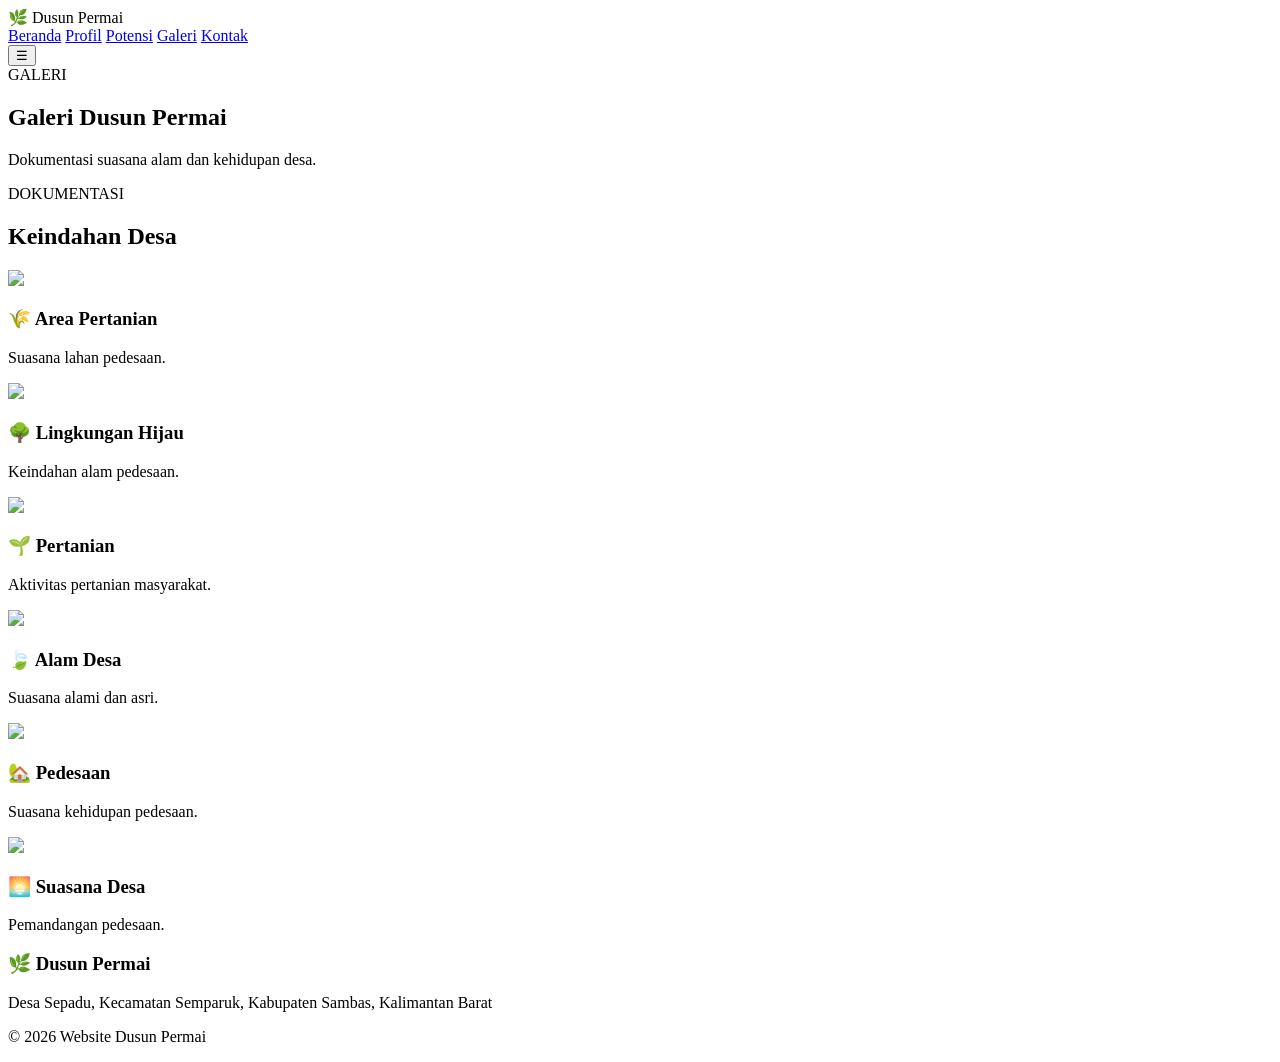
==== galeri.html @ 874e895b "Create galeri.html" ====
<!DOCTYPE html>
<html lang="id">

<head>

    <meta charset="UTF-8">

    <meta name="viewport" content="width=device-width, initial-scale=1.0">

    <title>Galeri | Dusun Permai</title>

    <link rel="stylesheet" href="style.css">

    <link href="https://fonts.googleapis.com/css2?family=Poppins:wght@300;400;500;600;700;800&display=swap" rel="stylesheet">

</head>

<body>

<header>

    <div class="logo">
        🌿 Dusun Permai
    </div>

    <nav>

        <a href="index.html">Beranda</a>

        <a href="profil.html">Profil</a>

        <a href="potensi.html">Potensi</a>

        <a href="galeri.html" class="active">Galeri</a>

        <a href="kontak.html">Kontak</a>

    </nav>

    <button class="menu-btn" onclick="toggleMenu()">☰</button>

</header>

<section class="page-header">

    <div>

        <span>GALERI</span>

        <h1>Galeri Dusun Permai</h1>

        <p>
            Dokumentasi suasana alam dan kehidupan desa.
        </p>

    </div>

</section>

<section class="gallery-section">

    <div class="section-title">

        <span>DOKUMENTASI</span>

        <h2>Keindahan Desa</h2>

    </div>

    <div class="gallery">

        <div class="gallery-item">

            <img src="https://images.unsplash.com/photo-1500382017468-9049fed747ef?auto=format&fit=crop&w=1000&q=80">

            <div class="gallery-caption">
                <h3>🌾 Area Pertanian</h3>
                <p>Suasana lahan pedesaan.</p>
            </div>

        </div>

        <div class="gallery-item">

            <img src="https://images.unsplash.com/photo-1473445361085-b9a07f55608b?auto=format&fit=crop&w=1000&q=80">

            <div class="gallery-caption">
                <h3>🌳 Lingkungan Hijau</h3>
                <p>Keindahan alam pedesaan.</p>
            </div>

        </div>

        <div class="gallery-item">

            <img src="https://images.unsplash.com/photo-1464226184884-fa280b87c399?auto=format&fit=crop&w=1000&q=80">

            <div class="gallery-caption">
                <h3>🌱 Pertanian</h3>
                <p>Aktivitas pertanian masyarakat.</p>
            </div>

        </div>

        <div class="gallery-item">

            <img src="https://images.unsplash.com/photo-1492496913980-501348b61469?auto=format&fit=crop&w=1000&q=80">

            <div class="gallery-caption">
                <h3>🍃 Alam Desa</h3>
                <p>Suasana alami dan asri.</p>
            </div>

        </div>

        <div class="gallery-item">

            <img src="https://images.unsplash.com/photo-1500076656116-558758c991c1?auto=format&fit=crop&w=1000&q=80">

            <div class="gallery-caption">
                <h3>🏡 Pedesaan</h3>
                <p>Suasana kehidupan pedesaan.</p>
            </div>

        </div>

        <div class="gallery-item">

            <img src="https://images.unsplash.com/photo-1523742814054-7d9a2d0a2bca?auto=format&fit=crop&w=1000&q=80">

            <div class="gallery-caption">
                <h3>🌅 Suasana Desa</h3>
                <p>Pemandangan pedesaan.</p>
            </div>

        </div>

    </div>

</section>

<footer>

    <h3>🌿 Dusun Permai</h3>

    <p>
        Desa Sepadu, Kecamatan Semparuk,
        Kabupaten Sambas, Kalimantan Barat
    </p>

    <p class="copyright">
        © 2026 Website Dusun Permai
    </p>

</footer>

<script src="script.js"></script>

</body>
  </html>
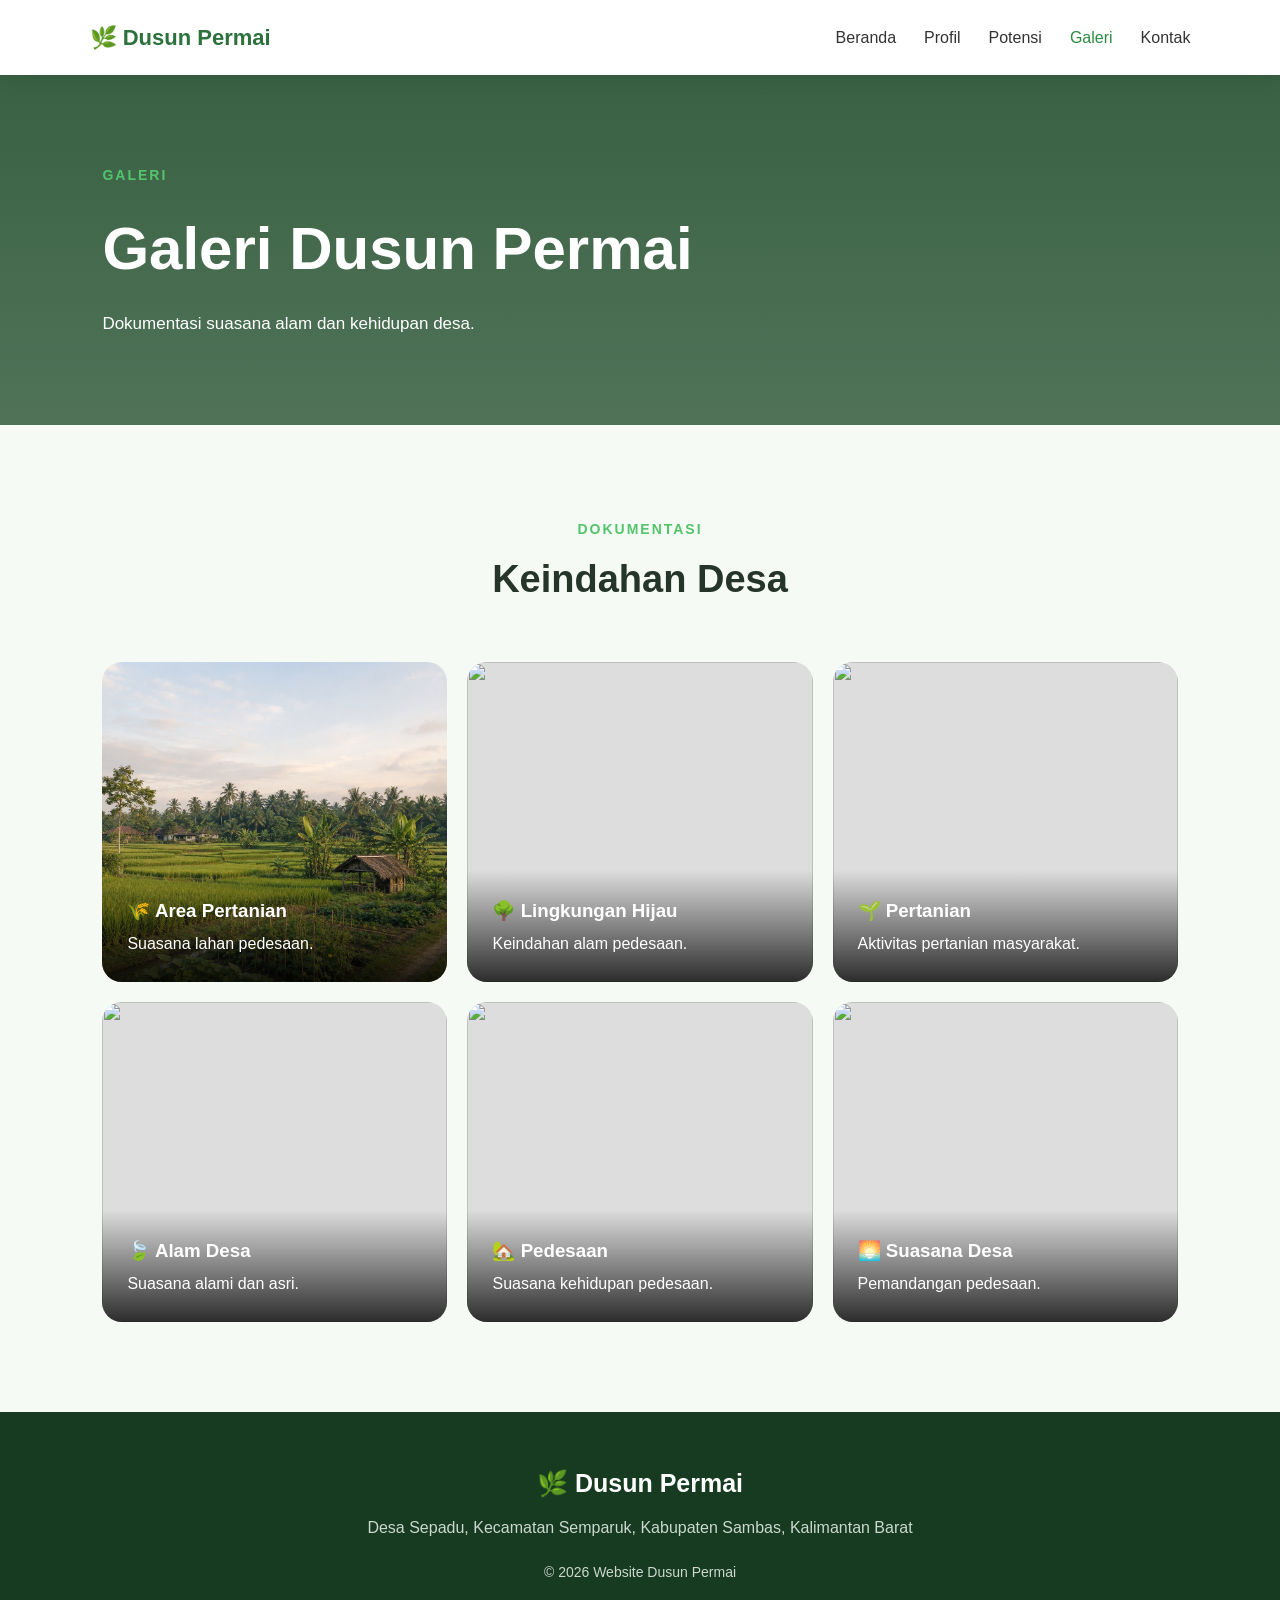
==== commit 379e0271: "Update galeri.html" ====
--- a/galeri.html
+++ b/galeri.html
@@ -71,7 +71,7 @@
 
         <div class="gallery-item">
 
-            <img src="https://images.unsplash.com/photo-1500382017468-9049fed747ef?auto=format&fit=crop&w=1000&q=80">
+            <img src="file_00000000da6881fa9427463a07c3613e.png">
 
             <div class="gallery-caption">
                 <h3>🌾 Area Pertanian</h3>
--- a/style.css
+++ b/style.css
@@ -0,0 +1,549 @@
+* {
+    margin: 0;
+    padding: 0;
+    box-sizing: border-box;
+}
+
+html {
+    scroll-behavior: smooth;
+}
+
+body {
+    font-family: 'Poppins', sans-serif;
+    background: #f6faf5;
+    color: #26352a;
+    line-height: 1.7;
+}
+
+header {
+    width: 100%;
+    height: 75px;
+    background: rgba(255,255,255,0.96);
+    display: flex;
+    align-items: center;
+    justify-content: space-between;
+    padding: 0 7%;
+    position: sticky;
+    top: 0;
+    z-index: 1000;
+    box-shadow: 0 3px 20px rgba(0,0,0,0.08);
+}
+
+.logo {
+    font-size: 22px;
+    font-weight: 800;
+    color: #2d713c;
+}
+
+nav {
+    display: flex;
+    gap: 28px;
+}
+
+nav a {
+    text-decoration: none;
+    color: #333;
+    font-weight: 500;
+    transition: 0.3s;
+}
+
+nav a:hover,
+nav a.active {
+    color: #2d8a43;
+}
+
+.menu-btn {
+    display: none;
+    border: none;
+    background: none;
+    font-size: 27px;
+    cursor: pointer;
+}
+
+.hero {
+    min-height: 650px;
+    display: flex;
+    align-items: center;
+    padding: 80px 8%;
+
+    background:
+    linear-gradient(
+        90deg,
+        rgba(12,42,20,0.82),
+        rgba(12,42,20,0.35)
+    ),
+    url("https://images.unsplash.com/photo-1500382017468-9049fed747ef?auto=format&fit=crop&w=1800&q=85");
+
+    background-size: cover;
+    background-position: center;
+}
+
+.hero-content {
+    max-width: 700px;
+    color: white;
+}
+
+.label,
+.page-header span,
+.section-title span,
+.green-title {
+    color: #53c46c;
+    font-weight: 700;
+    letter-spacing: 2px;
+    font-size: 14px;
+}
+
+.hero h1 {
+    font-size: clamp(42px, 6vw, 72px);
+    line-height: 1.15;
+    margin: 18px 0;
+}
+
+.hero h1 span {
+    color: #72df83;
+}
+
+.hero p {
+    max-width: 600px;
+    font-size: 18px;
+    margin-bottom: 30px;
+}
+
+.hero-buttons {
+    display: flex;
+    gap: 15px;
+    flex-wrap: wrap;
+}
+
+.btn,
+.btn-outline,
+.small-btn {
+    display: inline-block;
+    padding: 13px 25px;
+    border-radius: 30px;
+    text-decoration: none;
+    font-weight: 600;
+    transition: 0.3s;
+}
+
+.btn {
+    background: #3e9c50;
+    color: white;
+}
+
+.btn:hover {
+    background: #277437;
+    transform: translateY(-3px);
+}
+
+.btn-outline {
+    border: 2px solid white;
+    color: white;
+}
+
+.btn-outline:hover {
+    background: white;
+    color: #277437;
+}
+
+.small-btn {
+    background: #e7f5e8;
+    color: #2c7d3d;
+    margin-top: 15px;
+}
+
+.about-preview,
+.features,
+.content,
+.profile-box,
+.gallery-section,
+.contact-section {
+    padding: 90px 8%;
+}
+
+.section-title {
+    text-align: center;
+    margin-bottom: 50px;
+}
+
+.section-title h2 {
+    font-size: 38px;
+    margin-top: 5px;
+}
+
+.about-grid {
+    max-width: 1100px;
+    margin: auto;
+    display: grid;
+    grid-template-columns: 1fr 1fr;
+    gap: 60px;
+    align-items: center;
+}
+
+.about-text p {
+    margin-bottom: 20px;
+    color: #647066;
+}
+
+.info-card {
+    background: white;
+    padding: 35px;
+    border-radius: 25px;
+    box-shadow: 0 15px 40px rgba(0,0,0,0.08);
+}
+
+.info-item {
+    padding: 18px 0;
+    border-bottom: 1px solid #e9eee9;
+}
+
+.info-item:last-child {
+    border-bottom: none;
+}
+
+.info-item strong {
+    color: #2d7e3d;
+}
+
+.feature-grid {
+    max-width: 1150px;
+    margin: auto;
+    display: grid;
+    grid-template-columns: repeat(3, 1fr);
+    gap: 25px;
+}
+
+.feature-card {
+    background: white;
+    padding: 35px;
+    border-radius: 22px;
+    text-align: center;
+    box-shadow: 0 10px 35px rgba(0,0,0,0.06);
+    transition: 0.3s;
+}
+
+.feature-card:hover {
+    transform: translateY(-8px);
+    box-shadow: 0 20px 45px rgba(0,0,0,0.1);
+}
+
+.icon {
+    font-size: 45px;
+    margin-bottom: 15px;
+}
+
+.feature-card h3 {
+    margin-bottom: 10px;
+    color: #276e37;
+}
+
+.feature-card p {
+    color: #6c766d;
+}
+
+.page-header {
+    min-height: 350px;
+    display: flex;
+    align-items: center;
+    padding: 60px 8%;
+    color: white;
+
+    background:
+    linear-gradient(
+        rgba(16,63,28,0.82),
+        rgba(16,63,28,0.72)
+    ),
+    url("https://images.unsplash.com/photo-1500076656116-558758c991c1?auto=format&fit=crop&w=1800&q=85");
+
+    background-size: cover;
+    background-position: center;
+}
+
+.page-header h1 {
+    font-size: clamp(38px, 6vw, 60px);
+    margin: 10px 0;
+}
+
+.page-header p {
+    font-size: 17px;
+}
+
+.content {
+    max-width: 1200px;
+    margin: auto;
+    display: grid;
+    grid-template-columns: 1fr 1fr;
+    gap: 60px;
+    align-items: center;
+}
+
+.content-image img {
+    width: 100%;
+    height: 450px;
+    object-fit: cover;
+    border-radius: 25px;
+}
+
+.content-text h2 {
+    font-size: 38px;
+    margin: 10px 0 20px;
+}
+
+.content-text p {
+    margin-bottom: 18px;
+    color: #657067;
+}
+
+.data-grid {
+    max-width: 1000px;
+    margin: auto;
+    display: grid;
+    grid-template-columns: repeat(3, 1fr);
+    gap: 20px;
+}
+
+.data-grid div {
+    background: white;
+    padding: 25px;
+    border-radius: 18px;
+    box-shadow: 0 8px 25px rgba(0,0,0,0.06);
+}
+
+.data-grid b {
+    color: #2d7e3d;
+}
+
+.gallery {
+    max-width: 1200px;
+    margin: auto;
+    display: grid;
+    grid-template-columns: repeat(3, 1fr);
+    gap: 20px;
+}
+
+.gallery-item {
+    height: 320px;
+    position: relative;
+    overflow: hidden;
+    border-radius: 20px;
+    background: #ddd;
+}
+
+.gallery-item img {
+    width: 100%;
+    height: 100%;
+    object-fit: cover;
+    transition: 0.5s;
+}
+
+.gallery-item:hover img {
+    transform: scale(1.08);
+}
+
+.gallery-caption {
+    position: absolute;
+    bottom: 0;
+    left: 0;
+    width: 100%;
+    padding: 25px;
+    color: white;
+    background: linear-gradient(
+        transparent,
+        rgba(0,0,0,0.8)
+    );
+}
+
+.gallery-caption h3 {
+    margin-bottom: 3px;
+}
+
+.quote {
+    text-align: center;
+    padding: 100px 20px;
+    background: #2d7b3d;
+    color: white;
+}
+
+.quote h2 {
+    max-width: 800px;
+    margin: auto;
+    font-size: 35px;
+}
+
+.quote p {
+    margin-top: 15px;
+}
+
+.contact-section {
+    max-width: 1200px;
+    margin: auto;
+    display: grid;
+    grid-template-columns: 1fr 1.2fr;
+    gap: 50px;
+    align-items: center;
+}
+
+.contact-info h2 {
+    font-size: 40px;
+    margin: 8px 0 20px;
+}
+
+.contact-info > p {
+    color: #68736b;
+    margin-bottom: 25px;
+}
+
+.contact-item {
+    background: white;
+    padding: 20px;
+    margin-bottom: 15px;
+    border-radius: 15px;
+    box-shadow: 0 8px 25px rgba(0,0,0,0.05);
+}
+
+.contact-item strong {
+    color: #2d7e3d;
+}
+
+.map iframe {
+    width: 100%;
+    height: 450px;
+    border: 0;
+    border-radius: 25px;
+    box-shadow: 0 15px 40px rgba(0,0,0,0.1);
+}
+
+.contact-card {
+    margin: 20px 8% 80px;
+    padding: 50px;
+    text-align: center;
+    border-radius: 25px;
+    background: #e7f5e8;
+}
+
+footer {
+    padding: 50px 8%;
+    text-align: center;
+    background: #173b20;
+    color: white;
+}
+
+footer h3 {
+    font-size: 25px;
+    margin-bottom: 10px;
+}
+
+footer p {
+    color: #cbd8ce;
+}
+
+.copyright {
+    margin-top: 20px;
+    font-size: 14px;
+}
+
+@media (max-width: 850px) {
+
+    header {
+        padding: 0 5%;
+    }
+
+    nav {
+        display: none;
+        position: absolute;
+        top: 75px;
+        left: 0;
+        width: 100%;
+        padding: 20px;
+        background: white;
+        flex-direction: column;
+        gap: 15px;
+        box-shadow: 0 10px 25px rgba(0,0,0,0.08);
+    }
+
+    nav.show {
+        display: flex;
+    }
+
+    .menu-btn {
+        display: block;
+    }
+
+    .hero {
+        min-height: 600px;
+        padding: 60px 6%;
+    }
+
+    .about-preview,
+    .features,
+    .content,
+    .profile-box,
+    .gallery-section,
+    .contact-section {
+        padding: 65px 6%;
+    }
+
+    .about-grid,
+    .content,
+    .contact-section {
+        grid-template-columns: 1fr;
+    }
+
+    .feature-grid {
+        grid-template-columns: 1fr;
+    }
+
+    .data-grid {
+        grid-template-columns: 1fr 1fr;
+    }
+
+    .gallery {
+        grid-template-columns: 1fr 1fr;
+    }
+
+    .content-image img {
+        height: 330px;
+    }
+
+}
+
+@media (max-width: 550px) {
+
+    .logo {
+        font-size: 18px;
+    }
+
+    .hero h1 {
+        font-size: 42px;
+    }
+
+    .hero p {
+        font-size: 15px;
+    }
+
+    .section-title h2 {
+        font-size: 30px;
+    }
+
+    .data-grid,
+    .gallery {
+        grid-template-columns: 1fr;
+    }
+
+    .gallery-item {
+        height: 280px;
+    }
+
+    .page-header {
+        min-height: 300px;
+    }
+
+    .page-header h1 {
+        font-size: 38px;
+    }
+
+    .map iframe {
+        height: 350px;
+    }
+
+  }
